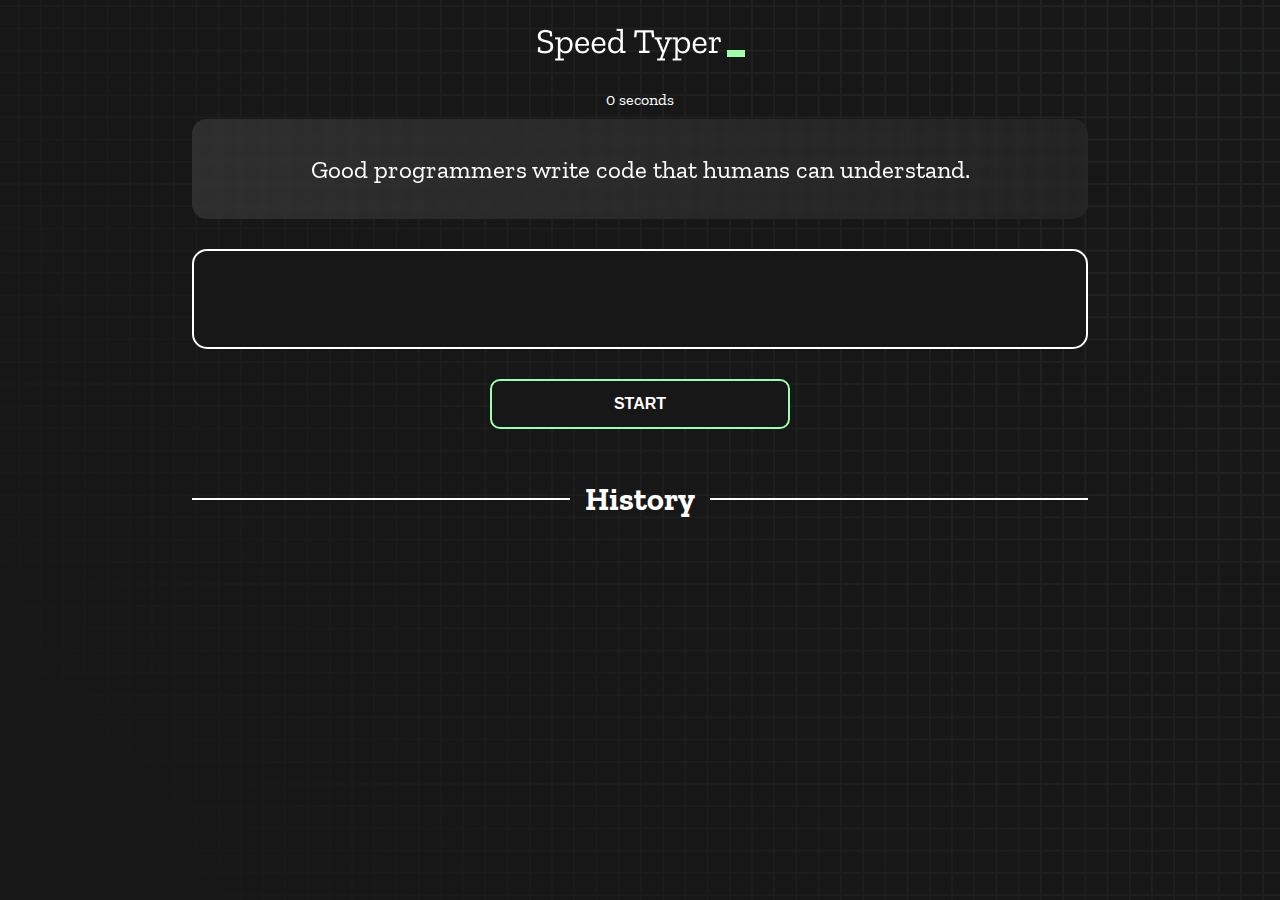
==== index.html @ fb4f7e83 "Initial commit" ====
<!DOCTYPE html>
<html lang="en">
  <head>
    <meta charset="UTF-8" />
    <meta http-equiv="X-UA-Compatible" content="IE=edge" />
    <meta name="viewport" content="width=device-width, initial-scale=1.0" />
    <title>Speed Monster</title>
    <link rel="stylesheet" href="styles.css" />
    <link rel="preconnect" href="https://fonts.googleapis.com" />
    <link rel="preconnect" href="https://fonts.gstatic.com" crossorigin />
    <link
      href="https://fonts.googleapis.com/css2?family=Zilla+Slab:wght@300;400;500&display=swap"
      rel="stylesheet"
    />
  </head>
  <body>
    <h1 class="title"><img src="./logo.png" /></h1>
    <div id="show-time">0 seconds</div>

    <div class="box-container">
      <div id="question"></div>

      <div id="display" class="inactive"></div>

      <div class="buttons">
        <button id="starts">START</button>
      </div>

      <div class="divider-container">
        <div class="line"></div>
        <h1 class="title2">History</h1>
        <div class="line"></div>
      </div>
      <div id="histories"></div>
    </div>

    <div id="countdown"></div>
    <div id="modal-background" class="hidden"></div>
    <div id="result" class="hidden"></div>

    <script src="./history.js"></script>
    <script src="./script.js"></script>
  </body>
</html>
---- styles.css ----
* {
  padding: 0;
  margin: 0;
  box-sizing: border-box;
}

body {
  background-image: url("./bg.png");
  background-size: cover;
  background-position: left top;
  font-family: "Zilla Slab", serif;
}

.box-container {
  width: 70%;
  margin: 0 auto;
}

#question {
  height: 100px;
  display: flex;
  align-items: center;
  justify-content: center;
  color: white;
  font-size: 25px;
  border-radius: 15px;
  background: rgb(255, 255, 255);
  background: linear-gradient(
    92.49deg,
    rgba(255, 255, 255, 0.1) 0.18%,
    rgba(255, 255, 255, 0.05) 99.85%
  );
  backdrop-filter: blur(5px);
  margin-bottom: 30px;
}

#display {
  height: 100px;
  display: flex;
  flex-wrap: wrap;
  align-items: center;
  padding-left: 5rem;
  color: white;
  font-size: 32px;
  background-color: #171717;
  border: 2px solid #9dffad;
  border-radius: 15px;
}

#countdown {
  position: fixed;
  height: 100vh;
  width: 100vw;
  background-color: rgba(0, 0, 0, 0.8);
  top: 0;
  left: 0;
  display: flex;
  align-items: center;
  justify-content: center;
  font-size: 3rem;
  color: white;
  display: none;
}
#result {
  position: fixed;
  top: 10%; 
  left: 10%;
  transform: translate(-50%, -50%);
  height: 250px;
  width: 400px;
  background-color: #171717;
  border-radius: 15px;
  border: 2px solid #9dffad;
  color: white;
  text-align: center;
  padding: 2rem;
}
#show-time{
  text-align: center;
  color: white;
  margin: 10px 0;
}

.green {
  color: #9dffad;
}
.red {
  color: #eb6565;
}
.bold {
  font-weight: 700;
}
.inactive {
  border: 2px solid white !important;
}
.hidden {
  display: none;
}
.title {
  text-align: center;
  color: white;
  margin: 20px 0;
}

.divider-container {
  height: 80px;
  display: flex;
  justify-content: center;
  align-items: center;
  gap: 15px;
  margin: 0 auto;
}

.line {
  height: 2px;
  background: white;
  width: 100%;
}

.title2 {
  color: white;
  display: block;
}

.buttons {
  display: flex;
  justify-content: center;
  margin: 30px 0;
}
button {
  padding: 10px 20px;
  border: none;
  font-size: 16px;
  font-weight: bold;
  width: 300px;
  height: 50px;
  color: white;
  background-color: #171717;
  border-radius: 10px;
  border: 2px solid #9dffad;
  cursor: pointer;
}

#histories {
  display: flex;
  flex-wrap: wrap;
  justify-content: space-around;
}

.card {
  width: 100%;
  height: 100%;
  padding: 50px;
  display: flex;
  justify-content: space-between;
  align-items: center;
  padding: 20px 30px;
  color: white;
  border-radius: 15px;
  background: rgb(255, 255, 255);
  background: linear-gradient(
    92.49deg,
    rgba(255, 255, 255, 0.1) 0.18%,
    rgba(255, 255, 255, 0.05) 99.85%
  );
  backdrop-filter: blur(5px);
  margin-bottom: 30px;
}

#modal-background {
  background: rgb(255, 255, 255);
  background: linear-gradient(
    92.49deg,
    rgba(255, 255, 255, 0.1) 0.18%,
    rgba(255, 255, 255, 0.05) 99.85%
  );
  backdrop-filter: blur(5px);
  height: 100vh;
  width: 100%;
  position: fixed;
  top: 0;
}

@media only screen and (max-width: 700px) {
  .box-container {
    padding: 0 20px;
    width: 100%;
  }
  .card {
    flex-direction: column;
  }
}
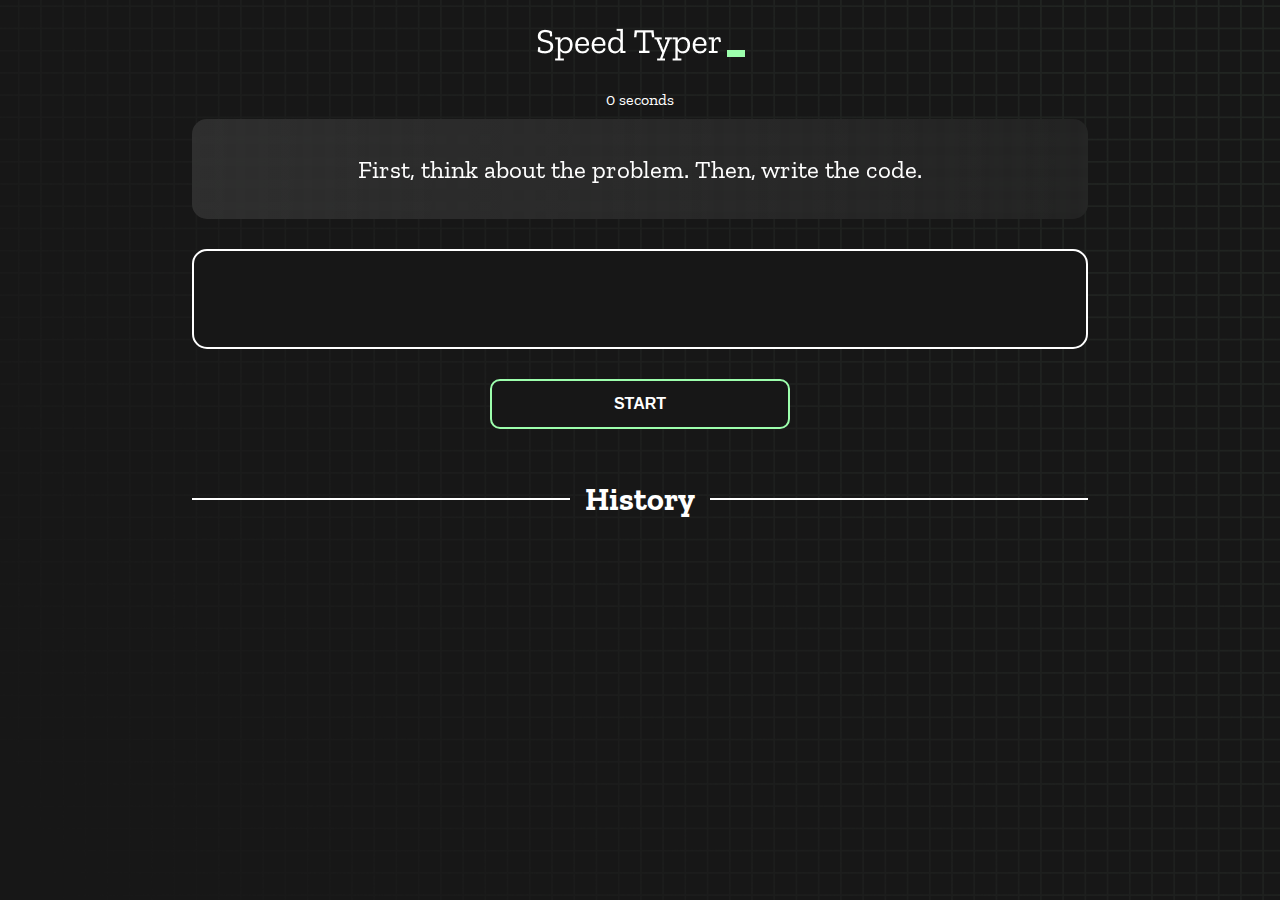
==== commit d8f04a01: "added blog" ====
--- a/index.html
+++ b/index.html
@@ -4,7 +4,7 @@
     <meta charset="UTF-8" />
     <meta http-equiv="X-UA-Compatible" content="IE=edge" />
     <meta name="viewport" content="width=device-width, initial-scale=1.0" />
-    <title>Speed Monster</title>
+    <title>Typing Monster</title>
     <link rel="stylesheet" href="styles.css" />
     <link rel="preconnect" href="https://fonts.googleapis.com" />
     <link rel="preconnect" href="https://fonts.gstatic.com" crossorigin />
@@ -12,6 +12,7 @@
       href="https://fonts.googleapis.com/css2?family=Zilla+Slab:wght@300;400;500&display=swap"
       rel="stylesheet"
     />
+    
   </head>
   <body>
     <h1 class="title"><img src="./logo.png" /></h1>
--- a/styles.css
+++ b/styles.css
@@ -63,8 +63,8 @@
 }
 #result {
   position: fixed;
-  top: 10%; 
-  left: 10%;
+  top: 50%; 
+  left: 50%;
   transform: translate(-50%, -50%);
   height: 250px;
   width: 400px;
@@ -148,10 +148,10 @@
 }
 
 .card {
-  width: 100%;
-  height: 100%;
+  display: grid;
+  width: 30%;
+  height: 200px;
   padding: 50px;
-  display: flex;
   justify-content: space-between;
   align-items: center;
   padding: 20px 30px;
@@ -165,6 +165,14 @@
   );
   backdrop-filter: blur(5px);
   margin-bottom: 30px;
+}
+
+@media only screen and (max-width: 600px) {
+  .card{
+    display: flex;
+    height: 100%;
+    width: 100%;
+  }
 }
 
 #modal-background {
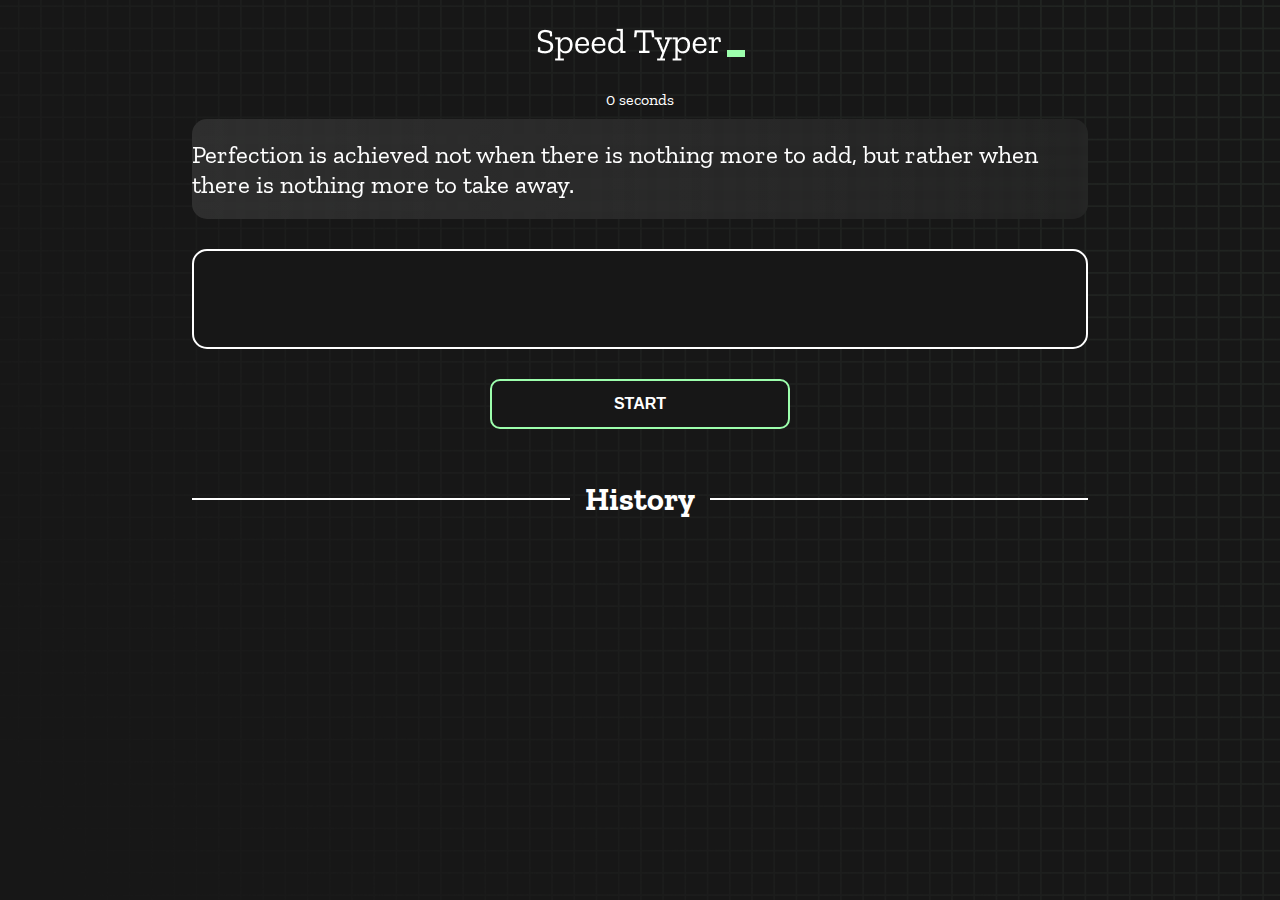
==== commit 4fed3ec7: "added QnA" ====
--- a/index.html
+++ b/index.html
@@ -4,7 +4,7 @@
     <meta charset="UTF-8" />
     <meta http-equiv="X-UA-Compatible" content="IE=edge" />
     <meta name="viewport" content="width=device-width, initial-scale=1.0" />
-    <title>Typing Monster</title>
+    <title>Speed Typer</title>
     <link rel="stylesheet" href="styles.css" />
     <link rel="preconnect" href="https://fonts.googleapis.com" />
     <link rel="preconnect" href="https://fonts.gstatic.com" crossorigin />
--- a/styles.css
+++ b/styles.css
@@ -9,6 +9,7 @@
   background-size: cover;
   background-position: left top;
   font-family: "Zilla Slab", serif;
+  color: white;
 }
 
 .box-container {
@@ -198,3 +199,4 @@
     flex-direction: column;
   }
 }
+
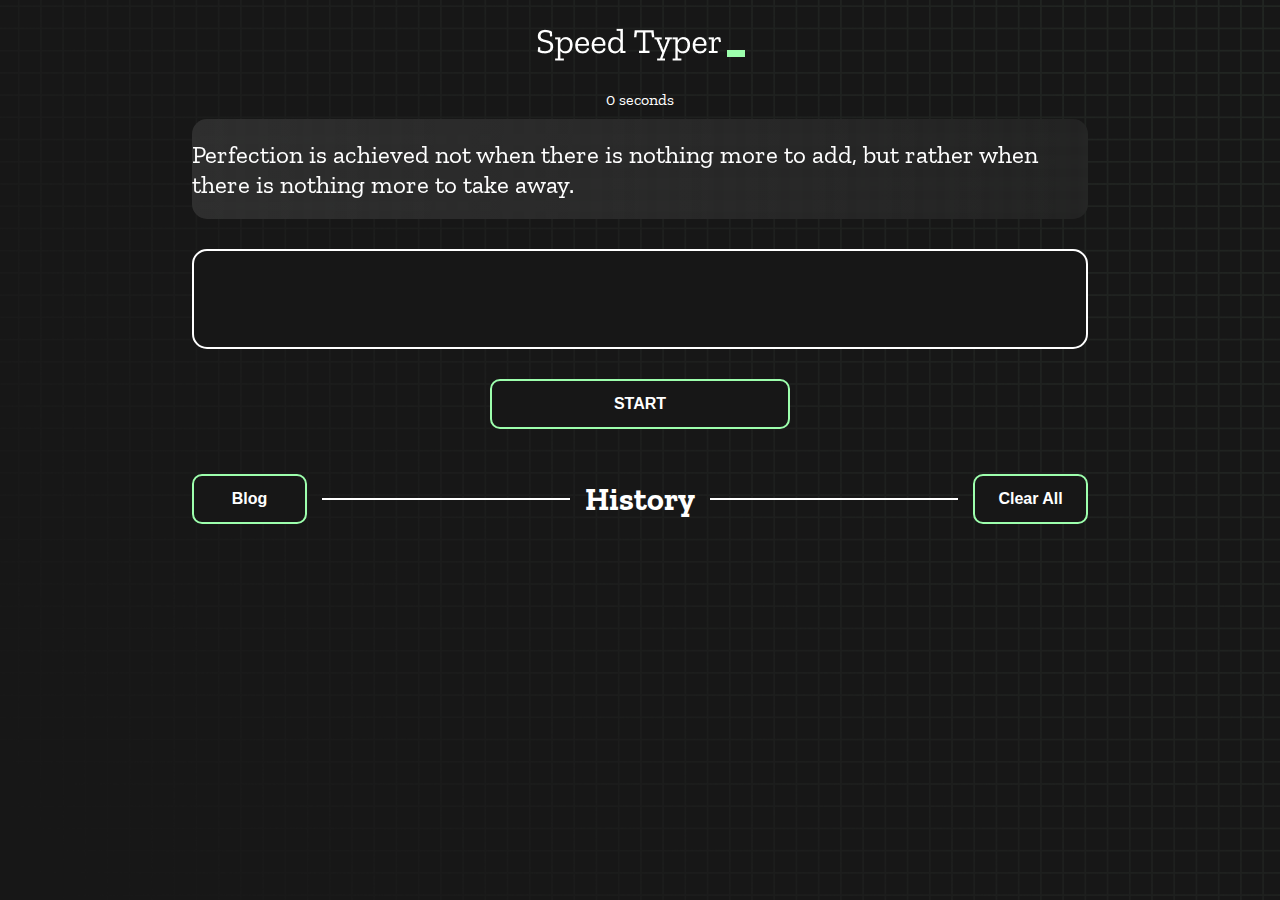
==== commit 8b6be9b9: "added new feature" ====
--- a/index.html
+++ b/index.html
@@ -28,9 +28,12 @@
       </div>
 
       <div class="divider-container">
+        <button><a class="blog" href="blog.html">Blog</a></button>
         <div class="line"></div>
         <h1 class="title2">History</h1>
         <div class="line"></div>
+        <button id="clear-all">Clear All</button>
+
       </div>
       <div id="histories"></div>
     </div>
--- a/styles.css
+++ b/styles.css
@@ -200,3 +200,7 @@
   }
 }
 
+.blog{
+  text-decoration: none;
+  color: white;
+}